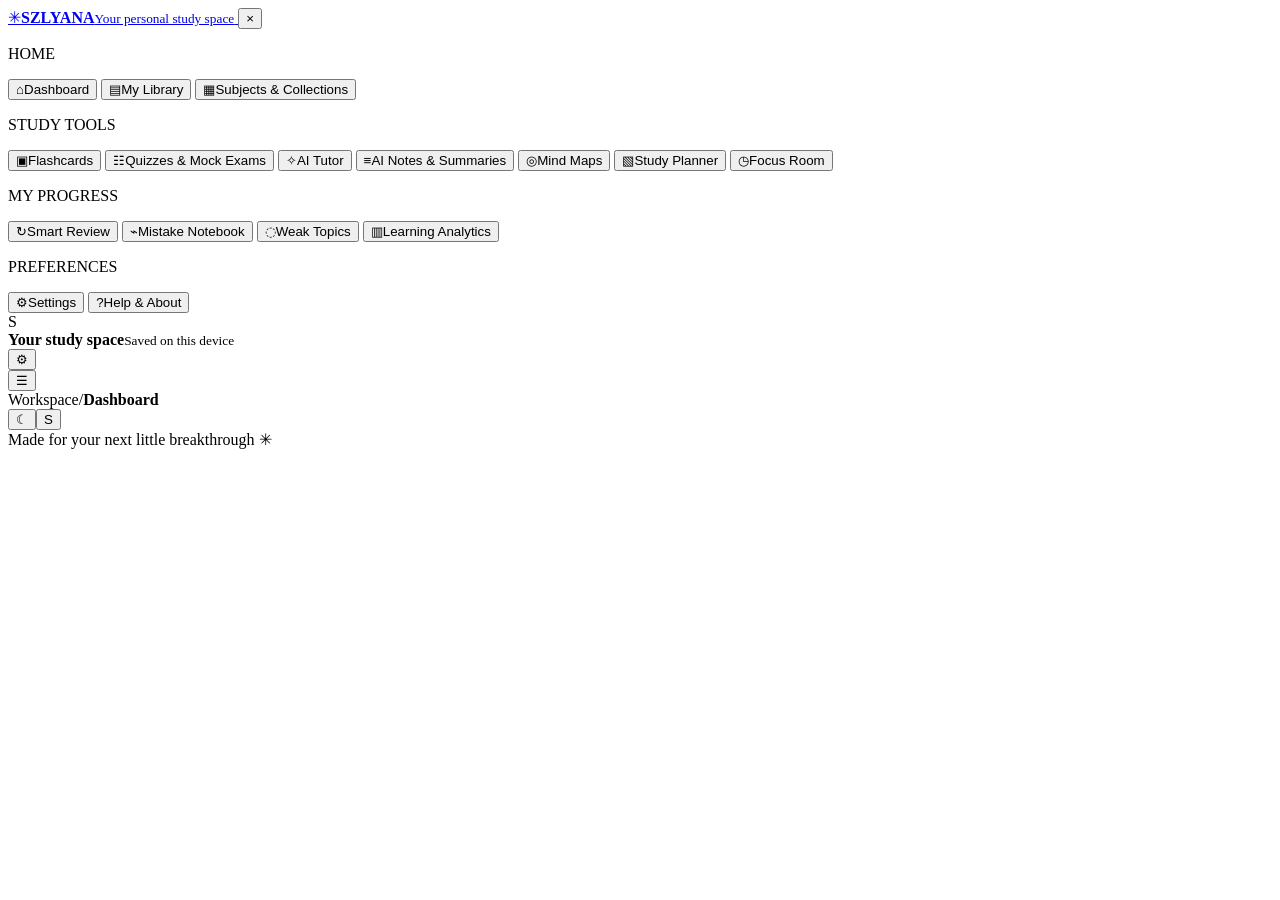
==== index.html @ 54f5a87c "Add files via upload" ====
<!doctype html>
<html lang="en">
<head>
  <meta charset="utf-8">
  <meta name="viewport" content="width=device-width, initial-scale=1">
  <meta name="theme-color" content="#8B5CF6">
  <meta name="description" content="SZLYANA — Your lessons. Your pace. Your way.">
  <title>SZLYANA — Your personal study space</title>
  <link rel="preconnect" href="https://fonts.googleapis.com">
  <link rel="preconnect" href="https://fonts.gstatic.com" crossorigin>
  <link href="https://fonts.googleapis.com/css2?family=Inter:wght@400;500;600;700&family=Poppins:wght@400;500;600;700&display=swap" rel="stylesheet">
  <link rel="stylesheet" href="css/styles.css">
  <link rel="stylesheet" href="css/responsive.css">
  <link rel="stylesheet" href="css/themes.css">
</head>
<body>
  <div class="app-shell">
    <aside class="sidebar" id="sidebar">
      <a class="brand" href="#" data-page="Dashboard" aria-label="SZLYANA home">
        <span class="brand-mark">✳</span><span><b>SZLYANA</b><small>Your personal study space</small></span>
      </a>
      <button class="sidebar-close icon-button" id="sidebarClose" aria-label="Close menu">×</button>
      <nav id="mainNav" aria-label="Main navigation">
        <p class="nav-label">HOME</p>
        <button class="nav-item active" data-page="Dashboard"><span class="nav-icon">⌂</span>Dashboard</button>
        <button class="nav-item" data-page="My Library"><span class="nav-icon">▤</span>My Library</button>
        <button class="nav-item" data-page="Subjects & Collections"><span class="nav-icon">▦</span>Subjects & Collections</button>
        <p class="nav-label">STUDY TOOLS</p>
        <button class="nav-item" data-page="Flashcards"><span class="nav-icon">▣</span>Flashcards</button>
        <button class="nav-item" data-page="Quizzes & Mock Exams"><span class="nav-icon">☷</span>Quizzes & Mock Exams</button>
        <button class="nav-item" data-page="AI Tutor"><span class="nav-icon">✧</span>AI Tutor <span class="soon-dot"></span></button>
        <button class="nav-item" data-page="AI Notes & Summaries"><span class="nav-icon">≡</span>AI Notes & Summaries</button>
        <button class="nav-item" data-page="Mind Maps"><span class="nav-icon">◎</span>Mind Maps</button>
        <button class="nav-item" data-page="Study Planner"><span class="nav-icon">▧</span>Study Planner</button>
        <button class="nav-item" data-page="Focus Room"><span class="nav-icon">◷</span>Focus Room</button>
        <p class="nav-label">MY PROGRESS</p>
        <button class="nav-item" data-page="Smart Review"><span class="nav-icon">↻</span>Smart Review</button>
        <button class="nav-item" data-page="Mistake Notebook"><span class="nav-icon">⌁</span>Mistake Notebook</button>
        <button class="nav-item" data-page="Weak Topics"><span class="nav-icon">◌</span>Weak Topics</button>
        <button class="nav-item" data-page="Learning Analytics"><span class="nav-icon">▥</span>Learning Analytics</button>
        <p class="nav-label">PREFERENCES</p>
        <button class="nav-item" data-page="Settings"><span class="nav-icon">⚙</span>Settings</button>
        <button class="nav-item" data-page="Help & About"><span class="nav-icon">?</span>Help & About</button>
      </nav>
      <div class="sidebar-bottom"><div class="mini-avatar">S</div><div><b>Your study space</b><small>Saved on this device</small></div><button class="icon-button" data-page="Settings" aria-label="Settings">⚙</button></div>
    </aside>
    <div class="sidebar-scrim" id="sidebarScrim"></div>
    <main class="main-area">
      <header class="topbar">
        <button class="icon-button menu-button" id="menuButton" aria-label="Open navigation">☰</button>
        <div class="breadcrumb"><span>Workspace</span><span class="crumb-sep">/</span><b id="pageCrumb">Dashboard</b></div>
        <div class="top-actions"><button class="icon-button" id="themeQuick" aria-label="Toggle theme" title="Toggle theme">☾</button><button class="avatar-button" aria-label="Open settings" data-page="Settings">S</button></div>
      </header>
      <div class="page-wrap" id="pageContent" tabindex="-1"></div>
      <footer class="app-footer">Made for your next little breakthrough <span>✳</span></footer>
    </main>
  </div>
  <div class="toast-region" id="toastRegion" aria-live="polite"></div>
  <dialog class="modal" id="uploadModal">
    <form method="dialog" class="modal-head"><div><p class="eyebrow">BUILD YOUR LIBRARY</p><h2>Add study material</h2><p class="muted">Bring your lessons into one calm, organized space.</p></div><button class="icon-button" aria-label="Close dialog">×</button></form>
    <div class="modal-body">
      <div class="drop-zone" id="dropZone"><div class="upload-symbol">↑</div><h3>Drop your files here</h3><p class="muted">Or choose files from your device</p><label class="button primary" for="fileInput">Choose files</label><input id="fileInput" type="file" multiple accept=".txt,.md,.csv,.pdf,.docx,.pptx,.png,.jpg,.jpeg,.webp" hidden><p class="tiny muted">TXT and text-based files are supported for local text extraction. Other formats can be saved, but need a parser for readable content.</p></div>
      <div class="field"><label for="materialTitle">Material title (for pasted notes)</label><input id="materialTitle" placeholder="e.g. Networking — Lesson 1"></div>
      <div class="field"><label for="materialSubject">Subject or collection</label><input id="materialSubject" placeholder="e.g. Networking"></div>
      <div class="field"><label for="pasteText">Paste notes or lesson text</label><textarea id="pasteText" rows="4" placeholder="Paste your notes here..."></textarea></div>
      <div class="field"><label for="materialUrl">Public webpage or document link</label><input id="materialUrl" type="url" placeholder="https://..."><p class="tiny muted">The link is saved as a reference. This browser-only version cannot extract private or cross-origin webpage content.</p></div>
      <div class="modal-actions"><button class="button secondary" id="cancelUpload">Cancel</button><button class="button primary" id="saveMaterial">Save material</button></div>
      <p class="tiny muted" id="uploadStatus"></p>
    </div>
  </dialog>
  <dialog class="modal" id="quickModal"><div class="modal-head"><div><p class="eyebrow">QUICK STUDY</p><h2 id="quickModalTitle">Create a study set</h2><p class="muted" id="quickModalDescription"></p></div><button class="icon-button" id="quickModalClose" aria-label="Close dialog">×</button></div><div class="modal-body" id="quickModalBody"></div></dialog>
  <script src="js/storage.js"></script>
  <script src="js/library.js"></script>
  <script src="js/flashcards.js"></script>
  <script src="js/quizzes.js"></script>
  <script src="js/focus-room.js"></script>
  <script src="js/navigation.js"></script>
  <script src="js/app.js"></script>
</body>
</html>
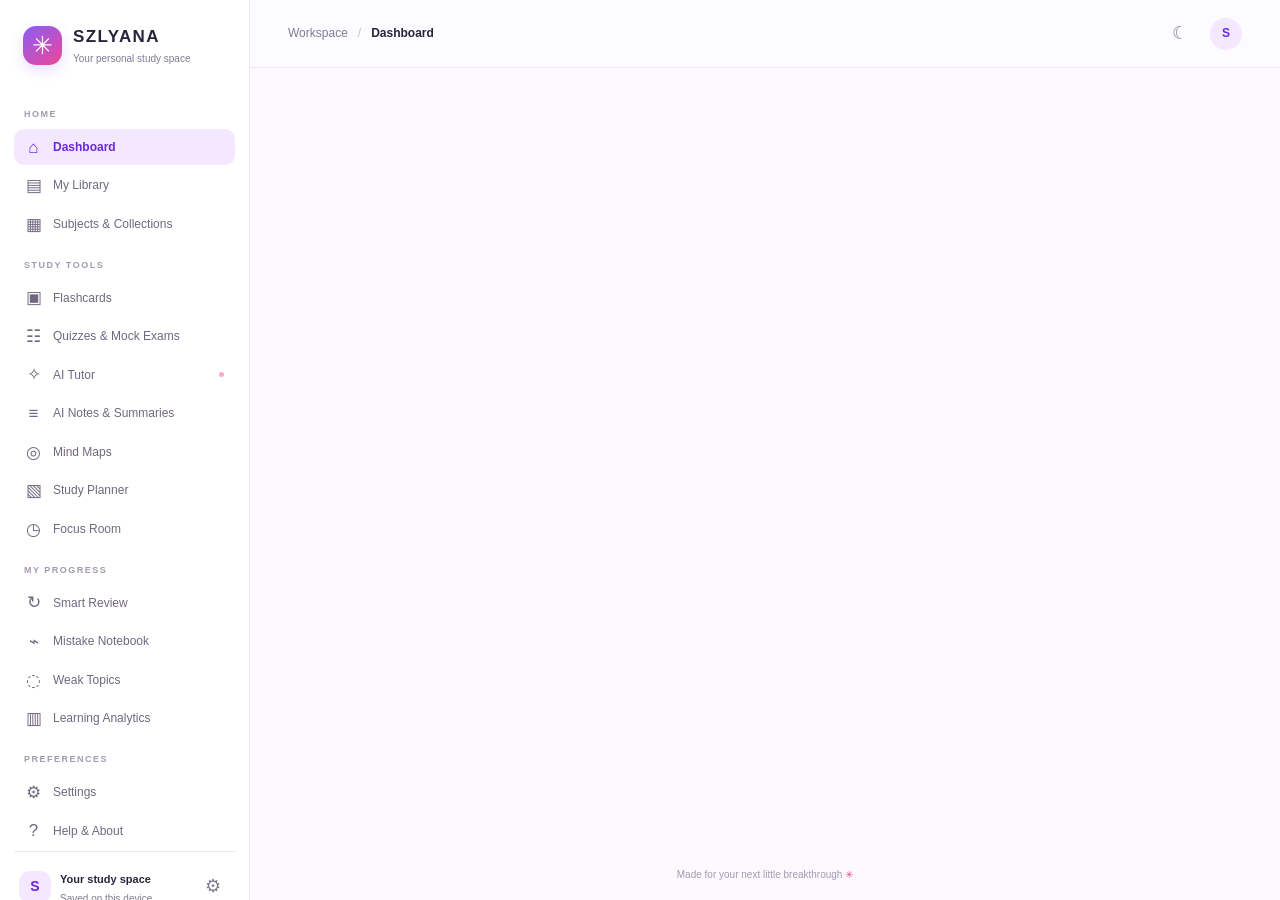
==== commit 724d665e: "Fix CSS file paths" ====
--- a/index.html
+++ b/index.html
@@ -9,9 +9,9 @@
   <link rel="preconnect" href="https://fonts.googleapis.com">
   <link rel="preconnect" href="https://fonts.gstatic.com" crossorigin>
   <link href="https://fonts.googleapis.com/css2?family=Inter:wght@400;500;600;700&family=Poppins:wght@400;500;600;700&display=swap" rel="stylesheet">
-  <link rel="stylesheet" href="css/styles.css">
-  <link rel="stylesheet" href="css/responsive.css">
-  <link rel="stylesheet" href="css/themes.css">
+  <link rel="stylesheet" href="./styles.css">
+<link rel="stylesheet" href="./responsive.css">
+<link rel="stylesheet" href="./themes.css">
 </head>
 <body>
   <div class="app-shell">
@@ -77,4 +77,4 @@
   <script src="js/navigation.js"></script>
   <script src="js/app.js"></script>
 </body>
-</html>+</html>
--- a/styles.css
+++ b/styles.css
@@ -0,0 +1,2 @@
+:root{--purple:#8B5CF6;--deep-purple:#6D28D9;--pink:#F9A8D4;--accent-pink:#EC4899;--lavender:#F3E8FF;--pale-pink:#FCE7F3;--bg:#FCFAFF;--card:#fff;--text:#29243A;--muted:#827B91;--border:#EEE8F5;--success:#22A06B;--warning:#E9A23B;--error:#DC5A72;--shadow:0 8px 26px rgba(67,38,108,.055);--radius:18px}
+*{box-sizing:border-box}html{scroll-behavior:smooth}body{margin:0;background:var(--bg);color:var(--text);font-family:Inter,Arial,sans-serif;font-size:14px;line-height:1.55}button,input,textarea,select{font:inherit}button{cursor:pointer}button:focus-visible,a:focus-visible,input:focus-visible,textarea:focus-visible,select:focus-visible{outline:3px solid #C4B5FD;outline-offset:2px}h1,h2,h3,h4{font-family:Poppins,Inter,sans-serif;line-height:1.25;margin:0 0 10px}h1{font-size:30px;letter-spacing:-.7px}h2{font-size:21px;letter-spacing:-.3px}h3{font-size:16px}p{margin:0 0 12px}.muted{color:var(--muted)}.tiny{font-size:11px;line-height:1.5}.eyebrow{color:var(--deep-purple);font-size:10px;font-weight:700;letter-spacing:1.5px;margin-bottom:8px}.app-shell{min-height:100vh}.sidebar{width:250px;background:var(--card);border-right:1px solid var(--border);position:fixed;inset:0 auto 0 0;display:flex;flex-direction:column;padding:24px 14px 14px;z-index:20;overflow-y:auto}.brand{display:flex;align-items:center;gap:11px;padding:0 9px 25px;color:var(--text);text-decoration:none}.brand-mark{width:39px;height:39px;border-radius:13px;background:linear-gradient(145deg,#8B5CF6,#EC4899);display:grid;place-items:center;color:white;font-size:25px;box-shadow:0 5px 14px #8b5cf630}.brand b{font-family:Poppins,sans-serif;font-size:17px;letter-spacing:1.4px;display:block}.brand small,.sidebar-bottom small{display:block;color:var(--muted);font-size:10px;margin-top:1px}.nav-label{font-size:9px;letter-spacing:1.5px;color:#A39AAF;font-weight:700;margin:16px 10px 7px}.nav-item{display:flex;align-items:center;gap:11px;width:100%;padding:9px 11px;border:0;border-radius:10px;background:transparent;text-align:left;color:#70687F;font-size:12px;margin:2px 0;transition:background .18s,color .18s}.nav-item:hover{background:#F8F4FF;color:var(--deep-purple)}.nav-item.active{background:var(--lavender);color:var(--deep-purple);font-weight:600}.nav-icon{width:17px;text-align:center;font-size:17px;line-height:1}.soon-dot{width:5px;height:5px;border-radius:50%;background:var(--pink);margin-left:auto}.sidebar-bottom{margin-top:auto;border-top:1px solid var(--border);padding:16px 5px 2px;display:flex;align-items:center;gap:9px}.sidebar-bottom b{font-size:11px}.mini-avatar,.avatar-button{background:var(--lavender);color:var(--deep-purple);display:grid;place-items:center;font-weight:700;border:0}.mini-avatar{width:32px;height:32px;border-radius:11px}.sidebar-bottom .icon-button{margin-left:auto}.main-area{margin-left:250px;min-height:100vh;display:flex;flex-direction:column}.topbar{height:68px;display:flex;align-items:center;justify-content:space-between;padding:0 38px;border-bottom:1px solid var(--border);background:color-mix(in srgb,var(--bg) 90%,white);position:sticky;top:0;z-index:10;backdrop-filter:blur(12px)}.breadcrumb{display:flex;align-items:center;gap:10px;color:var(--muted);font-size:12px}.breadcrumb b{color:var(--text);font-weight:600}.crumb-sep{color:#C7BED3}.top-actions{display:flex;align-items:center;gap:13px}.icon-button{width:34px;height:34px;border:1px solid transparent;border-radius:10px;background:transparent;color:var(--muted);display:inline-grid;place-items:center;font-size:18px}.icon-button:hover{background:var(--lavender);color:var(--deep-purple)}.avatar-button{width:32px;height:32px;border-radius:50%;font-size:12px}.menu-button,.sidebar-close{display:none}.page-wrap{width:min(1220px,100%);padding:32px 38px 24px;margin:0 auto;flex:1}.app-footer{padding:0 38px 18px;text-align:center;color:#A39AAF;font-size:10px}.app-footer span{color:var(--accent-pink)}.welcome{position:relative;overflow:hidden;border-radius:22px;padding:27px 30px;background:linear-gradient(110deg,#F3E8FF 0%,#FDF2F8 62%,#FFF 100%);display:flex;align-items:center;justify-content:space-between;gap:20px;margin-bottom:24px;min-height:158px}.welcome:after{content:"";position:absolute;width:180px;height:180px;border:1px solid #D8B4FE80;border-radius:50%;right:70px;top:-90px;box-shadow:0 0 0 22px #E9D5FF40,0 0 0 45px #FBCFE840}.welcome-copy{position:relative;z-index:1;max-width:600px}.welcome h1{font-size:28px}.welcome p{color:#776B8A;margin-bottom:17px}.welcome-art{position:relative;z-index:1;width:88px;height:88px;border-radius:27px;background:#fff9;display:grid;place-items:center;color:var(--purple);font-size:45px;transform:rotate(7deg);box-shadow:0 12px 28px #9b77c51a}.button{border:0;border-radius:10px;padding:10px 15px;font-size:12px;font-weight:600;display:inline-flex;align-items:center;justify-content:center;gap:8px;transition:transform .18s,background .18s;white-space:nowrap}.button:hover{transform:translateY(-1px)}.button.primary{background:var(--purple);color:#fff;box-shadow:0 4px 10px #8b5cf626}.button.primary:hover{background:var(--deep-purple)}.button.secondary{background:var(--lavender);color:var(--deep-purple)}.button.ghost{background:transparent;color:var(--deep-purple);padding:8px}.button.danger{background:#FFF0F2;color:var(--error)}.section-head{display:flex;align-items:center;justify-content:space-between;gap:14px;margin:25px 0 13px}.section-head h2{font-size:17px;margin:0}.section-head p{margin:4px 0 0;font-size:11px;color:var(--muted)}.text-link{border:0;background:transparent;color:var(--deep-purple);font-weight:600;font-size:11px}.quick-grid{display:grid;grid-template-columns:repeat(4,minmax(0,1fr));gap:13px}.quick-card,.panel,.stat-card,.material-card,.tool-card,.collection-card{background:var(--card);border:1px solid var(--border);border-radius:var(--radius);box-shadow:var(--shadow)}.quick-card{padding:17px 16px;text-align:left;min-height:135px;transition:transform .2s,border-color .2s;display:flex;flex-direction:column;align-items:flex-start;color:var(--text)}.quick-card:hover,.material-card:hover,.tool-card:hover{transform:translateY(-2px);border-color:#D9C7F7}.quick-icon{width:37px;height:37px;display:grid;place-items:center;border-radius:12px;background:var(--lavender);color:var(--deep-purple);font-size:19px;margin-bottom:13px}.quick-card:nth-child(2) .quick-icon{background:var(--pale-pink);color:var(--accent-pink)}.quick-card:nth-child(3) .quick-icon{background:#E7F7F0;color:var(--success)}.quick-card:nth-child(4) .quick-icon{background:#FFF3DF;color:#BD7A16}.quick-card b{font-size:12px;margin-bottom:4px}.quick-card small{color:var(--muted);font-size:10px;line-height:1.45}.two-col{display:grid;grid-template-columns:minmax(0,1.4fr) minmax(260px,.9fr);gap:18px}.panel{padding:19px}.panel-title{display:flex;align-items:center;justify-content:space-between;gap:12px;margin-bottom:14px}.panel-title h3{margin:0;font-size:14px}.panel-title small{color:var(--muted);font-size:10px}.empty-state{padding:25px 16px;text-align:center;border:1px dashed var(--border);border-radius:14px;color:var(--muted)}.empty-icon{width:43px;height:43px;margin:0 auto 10px;border-radius:14px;display:grid;place-items:center;background:var(--lavender);color:var(--deep-purple);font-size:20px}.empty-state b{display:block;color:var(--text);font-size:12px;margin-bottom:5px}.empty-state p{font-size:11px;margin-bottom:12px}.material-list{display:flex;flex-direction:column;gap:9px}.material-row{display:flex;align-items:center;gap:12px;padding:10px;border:1px solid var(--border);border-radius:12px}.file-icon{width:38px;height:42px;border-radius:10px;background:var(--lavender);color:var(--deep-purple);display:grid;place-items:center;font-weight:700;font-size:10px;flex-shrink:0}.material-row-main{min-width:0;flex:1}.material-row-main b{display:block;font-size:12px;overflow:hidden;text-overflow:ellipsis;white-space:nowrap}.material-row-main small{font-size:10px;color:var(--muted)}.row-actions{display:flex;gap:4px}.stats-grid{display:grid;grid-template-columns:repeat(4,minmax(0,1fr));gap:13px}.stat-card{padding:16px}.stat-top{display:flex;align-items:center;justify-content:space-between;color:var(--muted);font-size:10px}.stat-icon{width:29px;height:29px;border-radius:9px;display:grid;place-items:center;background:var(--lavender);color:var(--deep-purple);font-size:15px}.stat-value{font-family:Poppins,sans-serif;font-size:23px;font-weight:600;margin:12px 0 1px}.stat-note{font-size:10px;color:var(--muted)}.progress-track{height:6px;background:#F0EAF6;border-radius:20px;overflow:hidden}.progress-fill{height:100%;border-radius:20px;background:linear-gradient(90deg,var(--purple),var(--accent-pink));transition:width .3s}.goal-line{display:flex;align-items:center;justify-content:space-between;font-size:11px;margin:12px 0 8px}.page-heading{display:flex;align-items:flex-start;justify-content:space-between;gap:16px;margin-bottom:24px}.page-heading p{color:var(--muted);font-size:12px;margin:7px 0 0}.page-heading h1{font-size:27px}.toolbar{display:flex;gap:9px;align-items:center;flex-wrap:wrap;margin-bottom:16px}.search-field,input,textarea,select{background:var(--card);color:var(--text);border:1px solid var(--border);border-radius:10px;padding:10px 12px;font-size:12px;min-width:0}.search-field{min-width:220px;flex:1}.field{display:flex;flex-direction:column;gap:6px;margin-bottom:14px}.field label{font-size:11px;font-weight:600}.field input,.field textarea,.field select{width:100%}.field textarea{resize:vertical;line-height:1.6}.library-grid,.tools-grid,.collection-grid{display:grid;grid-template-columns:repeat(3,minmax(0,1fr));gap:14px}.material-card,.tool-card,.collection-card{padding:17px;min-width:0}.material-card-top{display:flex;justify-content:space-between;align-items:center;margin-bottom:14px}.material-card h3{font-size:13px;overflow-wrap:anywhere}.material-card p{font-size:11px;color:var(--muted)}.material-card .card-bottom{display:flex;align-items:center;justify-content:space-between;margin-top:17px;padding-top:12px;border-top:1px solid var(--border);gap:8px}.pill{display:inline-flex;align-items:center;gap:5px;padding:4px 8px;border-radius:99px;background:var(--lavender);color:var(--deep-purple);font-size:9px;font-weight:600}.pill.pink{background:var(--pale-pink);color:#BE397F}.pill.gray{background:#F3F1F6;color:#777083}.flashcard-stage{max-width:720px;margin:0 auto}.study-meta{display:flex;justify-content:space-between;align-items:center;color:var(--muted);font-size:11px;margin-bottom:13px}.flashcard{height:310px;perspective:1200px;cursor:pointer;margin-bottom:18px}.flashcard-inner{position:relative;width:100%;height:100%;transition:transform .5s cubic-bezier(.2,.7,.2,1);transform-style:preserve-3d}.flashcard.flipped .flashcard-inner{transform:rotateY(180deg)}.flashcard-face{position:absolute;inset:0;backface-visibility:hidden;border:1px solid var(--border);border-radius:22px;background:var(--card);box-shadow:var(--shadow);display:flex;flex-direction:column;align-items:center;justify-content:center;text-align:center;padding:35px}.flashcard-front{background:linear-gradient(145deg,var(--card),#F8F2FF)}.flashcard-back{transform:rotateY(180deg);background:linear-gradient(145deg,var(--card),#FFF2F8)}.flashcard-face .eyebrow{margin-bottom:18px}.flashcard-face h2{font-size:25px;max-width:560px}.flashcard-face p{max-width:540px;color:var(--muted);font-size:13px}.flashcard-controls{display:flex;justify-content:center;align-items:center;gap:9px;flex-wrap:wrap}.study-hint{text-align:center;color:var(--muted);font-size:10px;margin:12px 0 18px}.quiz-card{max-width:780px;margin:auto}.question-card{padding:25px;border:1px solid var(--border);border-radius:18px;background:var(--card);margin:18px 0}.question-card h2{font-size:19px;line-height:1.5;margin:15px 0 20px}.answer-option{display:flex;align-items:flex-start;gap:11px;width:100%;padding:13px 14px;border:1px solid var(--border);border-radius:12px;background:var(--card);text-align:left;margin:8px 0;color:var(--text);font-size:12px}.answer-option.selected{border-color:var(--purple);background:var(--lavender)}.answer-option .option-letter{width:24px;height:24px;border-radius:7px;background:#F4F0F8;display:grid;place-items:center;font-size:10px;font-weight:700;flex-shrink:0}.result-score{font-family:Poppins,sans-serif;font-size:48px;color:var(--deep-purple);font-weight:600}.timer-display{font-family:Poppins,sans-serif;font-size:66px;letter-spacing:-2px;font-weight:500;text-align:center;margin:20px 0;color:var(--deep-purple);font-variant-numeric:tabular-nums}.focus-orb{width:160px;height:160px;border-radius:50%;background:radial-gradient(circle at 35% 30%,#FCE7F3,#E9D5FF 68%,#DDD6FE);margin:18px auto;display:grid;place-items:center;box-shadow:0 0 0 14px #F3E8FF80,0 0 0 28px #FCE7F350}.focus-orb span{font-size:36px;color:var(--deep-purple)}.chat-layout{max-width:850px;margin:auto}.chat-box{min-height:360px;max-height:55vh;overflow:auto;padding:20px;background:var(--card);border:1px solid var(--border);border-radius:18px;margin-bottom:12px}.chat-message{max-width:84%;padding:13px 15px;border-radius:14px;margin:10px 0;font-size:12px;white-space:pre-wrap}.chat-message.assistant{background:#F4EDFF;border-top-left-radius:4px}.chat-message.user{background:var(--purple);color:#fff;margin-left:auto;border-top-right-radius:4px}.chat-compose{display:flex;gap:9px}.chat-compose input{flex:1}.note-editor{width:100%;min-height:280px;line-height:1.8}.modal{border:1px solid var(--border);border-radius:20px;background:var(--bg);color:var(--text);width:min(620px,calc(100% - 28px));max-height:90vh;padding:0;box-shadow:0 24px 80px #2d174340}.modal::backdrop{background:#24153265;backdrop-filter:blur(3px)}.modal-head{display:flex;align-items:flex-start;justify-content:space-between;gap:14px;padding:23px 24px 14px;border:0}.modal-head h2{margin-bottom:7px}.modal-head .muted{font-size:11px}.modal-body{padding:8px 24px 24px;overflow-y:auto;max-height:calc(90vh - 125px)}.drop-zone{padding:25px 16px;border:1.5px dashed #D6C4F2;border-radius:15px;background:#FBF8FF;text-align:center;margin-bottom:18px}.upload-symbol{width:42px;height:42px;border-radius:13px;background:var(--lavender);color:var(--deep-purple);font-size:22px;display:grid;place-items:center;margin:0 auto 10px}.drop-zone h3{margin-bottom:4px}.drop-zone p{font-size:11px}.drop-zone .tiny{max-width:380px;margin:12px auto 0}.modal-actions{display:flex;justify-content:flex-end;gap:8px;margin-top:18px}.toast-region{position:fixed;right:22px;bottom:22px;z-index:100;display:flex;flex-direction:column;gap:8px}.toast{background:var(--text);color:white;border-radius:12px;padding:12px 16px;box-shadow:var(--shadow);font-size:12px;max-width:330px;animation:toast-in .2s ease-out}.toast.error{background:#9E344C}.divider{height:1px;background:var(--border);margin:18px 0}.check-row{display:flex;align-items:center;gap:9px;font-size:12px;margin:9px 0}.check-row input{accent-color:var(--purple)}.calendar-list{display:flex;flex-direction:column;gap:9px}.task-row{display:flex;align-items:flex-start;gap:10px;padding:12px;border:1px solid var(--border);border-radius:12px}.task-row input{accent-color:var(--purple);margin-top:3px}.task-row-main{flex:1}.task-row b{font-size:12px}.task-row small{display:block;color:var(--muted);font-size:10px}.blank-chart{height:155px;display:flex;align-items:center;justify-content:center;text-align:center;color:var(--muted);font-size:11px;border:1px dashed var(--border);border-radius:13px;padding:20px}.tag-input{display:flex;gap:8px}.tag-input input{flex:1}.feature-note{padding:13px 15px;background:#F8F4FF;border-radius:12px;color:#66518D;font-size:11px;line-height:1.6;margin:14px 0}.feature-note strong{color:var(--deep-purple)}.sr-only{position:absolute;width:1px;height:1px;padding:0;margin:-1px;overflow:hidden;clip:rect(0,0,0,0);white-space:nowrap;border:0}@keyframes toast-in{from{transform:translateY(7px);opacity:0}to{transform:translateY(0);opacity:1}}@media(prefers-reduced-motion:reduce){*,*::before,*::after{animation-duration:.01ms!important;animation-iteration-count:1!important;scroll-behavior:auto!important;transition-duration:.01ms!important}}
--- a/responsive.css
+++ b/responsive.css
@@ -0,0 +1 @@
+@media(max-width:1150px){.quick-grid{grid-template-columns:repeat(2,minmax(0,1fr))}.library-grid,.tools-grid,.collection-grid{grid-template-columns:repeat(2,minmax(0,1fr))}.stats-grid{grid-template-columns:repeat(2,minmax(0,1fr))}.page-wrap{padding:27px 25px}.topbar{padding:0 25px}}@media(max-width:850px){.sidebar{transform:translateX(-105%);transition:transform .22s ease;box-shadow:var(--shadow)}.sidebar.open{transform:translateX(0)}.sidebar-close{display:inline-grid;position:absolute;right:12px;top:24px}.sidebar-scrim{display:none;position:fixed;inset:0;background:#21152d66;z-index:19}.sidebar-scrim.show{display:block}.main-area{margin-left:0}.menu-button{display:inline-grid}.topbar{justify-content:flex-start;gap:12px}.top-actions{margin-left:auto}.two-col{grid-template-columns:1fr}.welcome-art{display:none}}@media(max-width:560px){.page-wrap{padding:22px 15px}.topbar{height:58px;padding:0 14px}.breadcrumb{font-size:11px}.welcome{padding:23px 20px;min-height:0}.welcome h1{font-size:24px}.welcome:after{right:-70px}.quick-grid{gap:9px}.quick-card{padding:13px;min-height:130px}.stats-grid{gap:9px}.stat-card{padding:13px}.stat-value{font-size:20px}.library-grid,.tools-grid,.collection-grid{grid-template-columns:1fr}.page-heading{align-items:flex-start;flex-direction:column}.page-heading h1{font-size:24px}.search-field{min-width:100%}.toolbar select{flex:1}.flashcard{height:280px}.flashcard-face{padding:23px}.flashcard-face h2{font-size:21px}.flashcard-controls .button{flex:1}.timer-display{font-size:54px}.chat-message{max-width:94%}.modal-head{padding:20px 18px 12px}.modal-body{padding:8px 18px 20px}.app-footer{padding:0 15px 15px}.row-actions .icon-button{width:28px}.material-row{gap:8px}.material-row-main b{max-width:145px}}
--- a/themes.css
+++ b/themes.css
@@ -0,0 +1 @@
+body.dark{--bg:#171321;--card:#211B2E;--text:#F3EEF9;--muted:#B0A6C1;--border:#393047;--lavender:#35274C;--pale-pink:#42263C;--shadow:0 8px 26px rgba(0,0,0,.13)}body.dark .welcome{background:linear-gradient(110deg,#322442,#392638 65%,#211B2E)}body.dark .welcome p{color:#D4C6E5}body.dark .nav-item{color:#B8AEC9}body.dark .nav-item.active{color:#D7C2FF}body.dark .nav-item:hover{color:#D7C2FF}body.dark .topbar{background:#171321e8}body.dark .drop-zone,body.dark .feature-note{background:#2A2238}body.dark .flashcard-front{background:linear-gradient(145deg,var(--card),#2D2340)}body.dark .flashcard-back{background:linear-gradient(145deg,var(--card),#392537)}body.dark .chat-message.assistant{background:#35274C}body.dark .answer-option .option-letter{background:#352D42}body.dark .progress-track{background:#3A3047}body.dark .empty-state{border-color:#494056}body.dark .pill.gray{background:#393244;color:#D1C8DF}body.dark .button.danger{background:#442532}body.dark .welcome-art{background:#ffffff12}body.dark .flashcard-face p{color:var(--muted)}
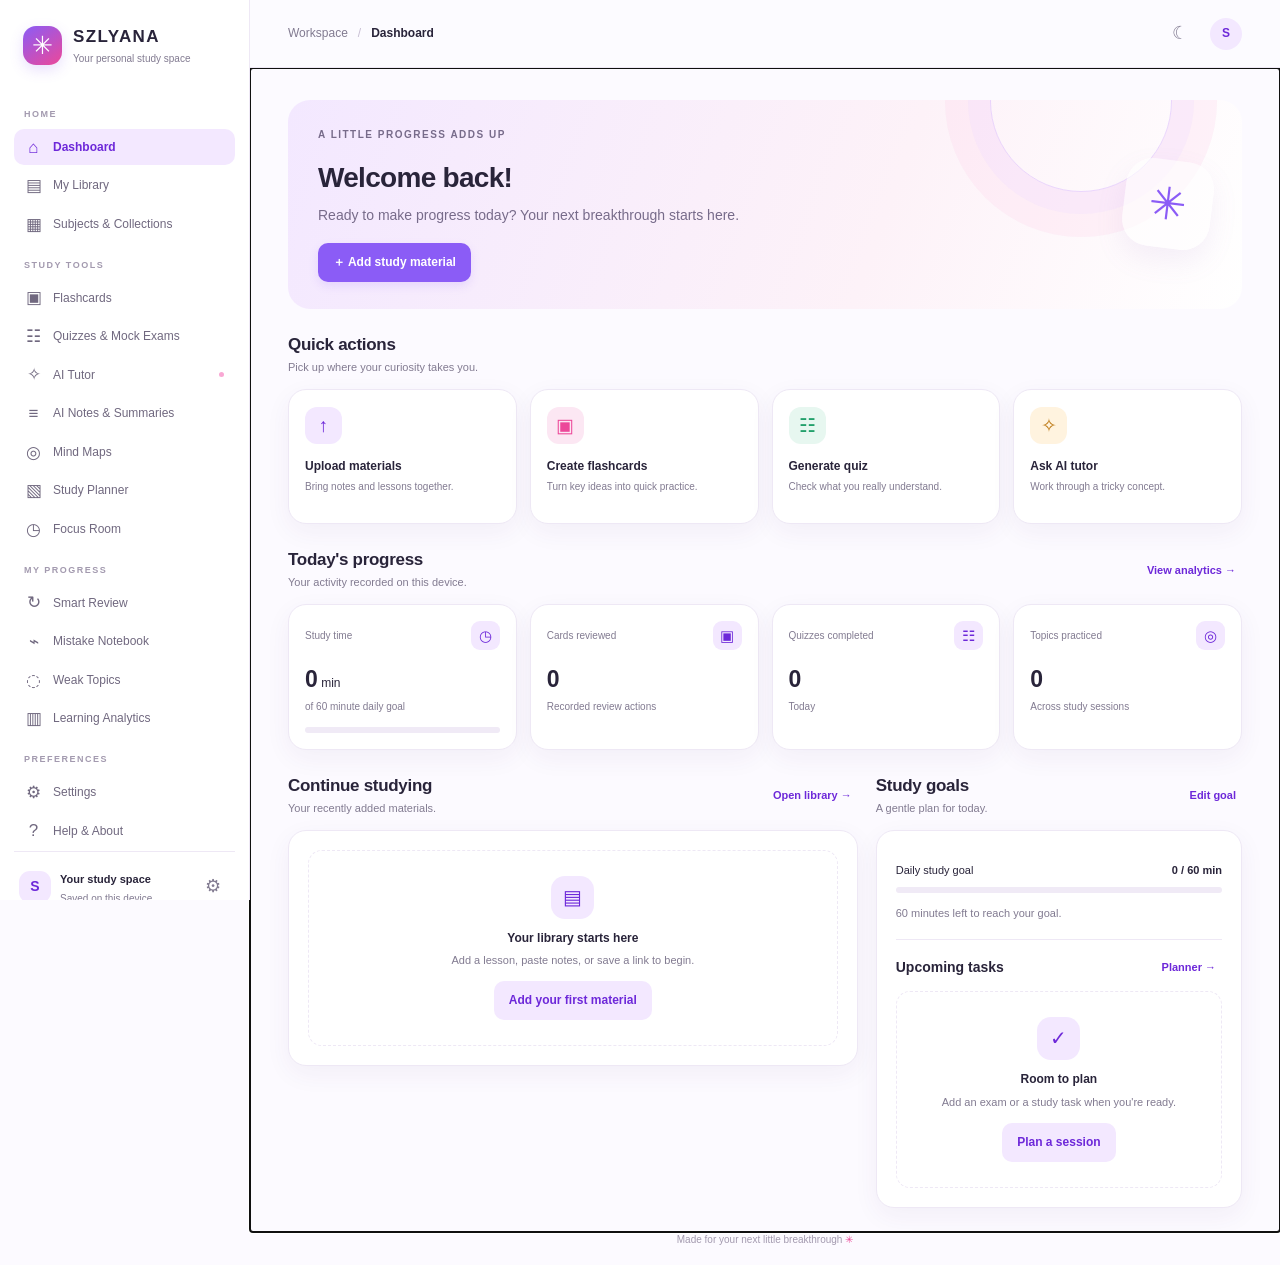
==== commit 94b3d22a: "Update index.html" ====
--- a/index.html
+++ b/index.html
@@ -69,12 +69,12 @@
     </div>
   </dialog>
   <dialog class="modal" id="quickModal"><div class="modal-head"><div><p class="eyebrow">QUICK STUDY</p><h2 id="quickModalTitle">Create a study set</h2><p class="muted" id="quickModalDescription"></p></div><button class="icon-button" id="quickModalClose" aria-label="Close dialog">×</button></div><div class="modal-body" id="quickModalBody"></div></dialog>
-  <script src="js/storage.js"></script>
-  <script src="js/library.js"></script>
-  <script src="js/flashcards.js"></script>
-  <script src="js/quizzes.js"></script>
-  <script src="js/focus-room.js"></script>
-  <script src="js/navigation.js"></script>
-  <script src="js/app.js"></script>
+  <script src="./storage.js"></script>
+<script src="./library.js"></script>
+<script src="./flashcards.js"></script>
+<script src="./quizzes.js"></script>
+<script src="./focus-room.js"></script>
+<script src="./navigation.js"></script>
+<script src="./app.js"></script>
 </body>
 </html>
